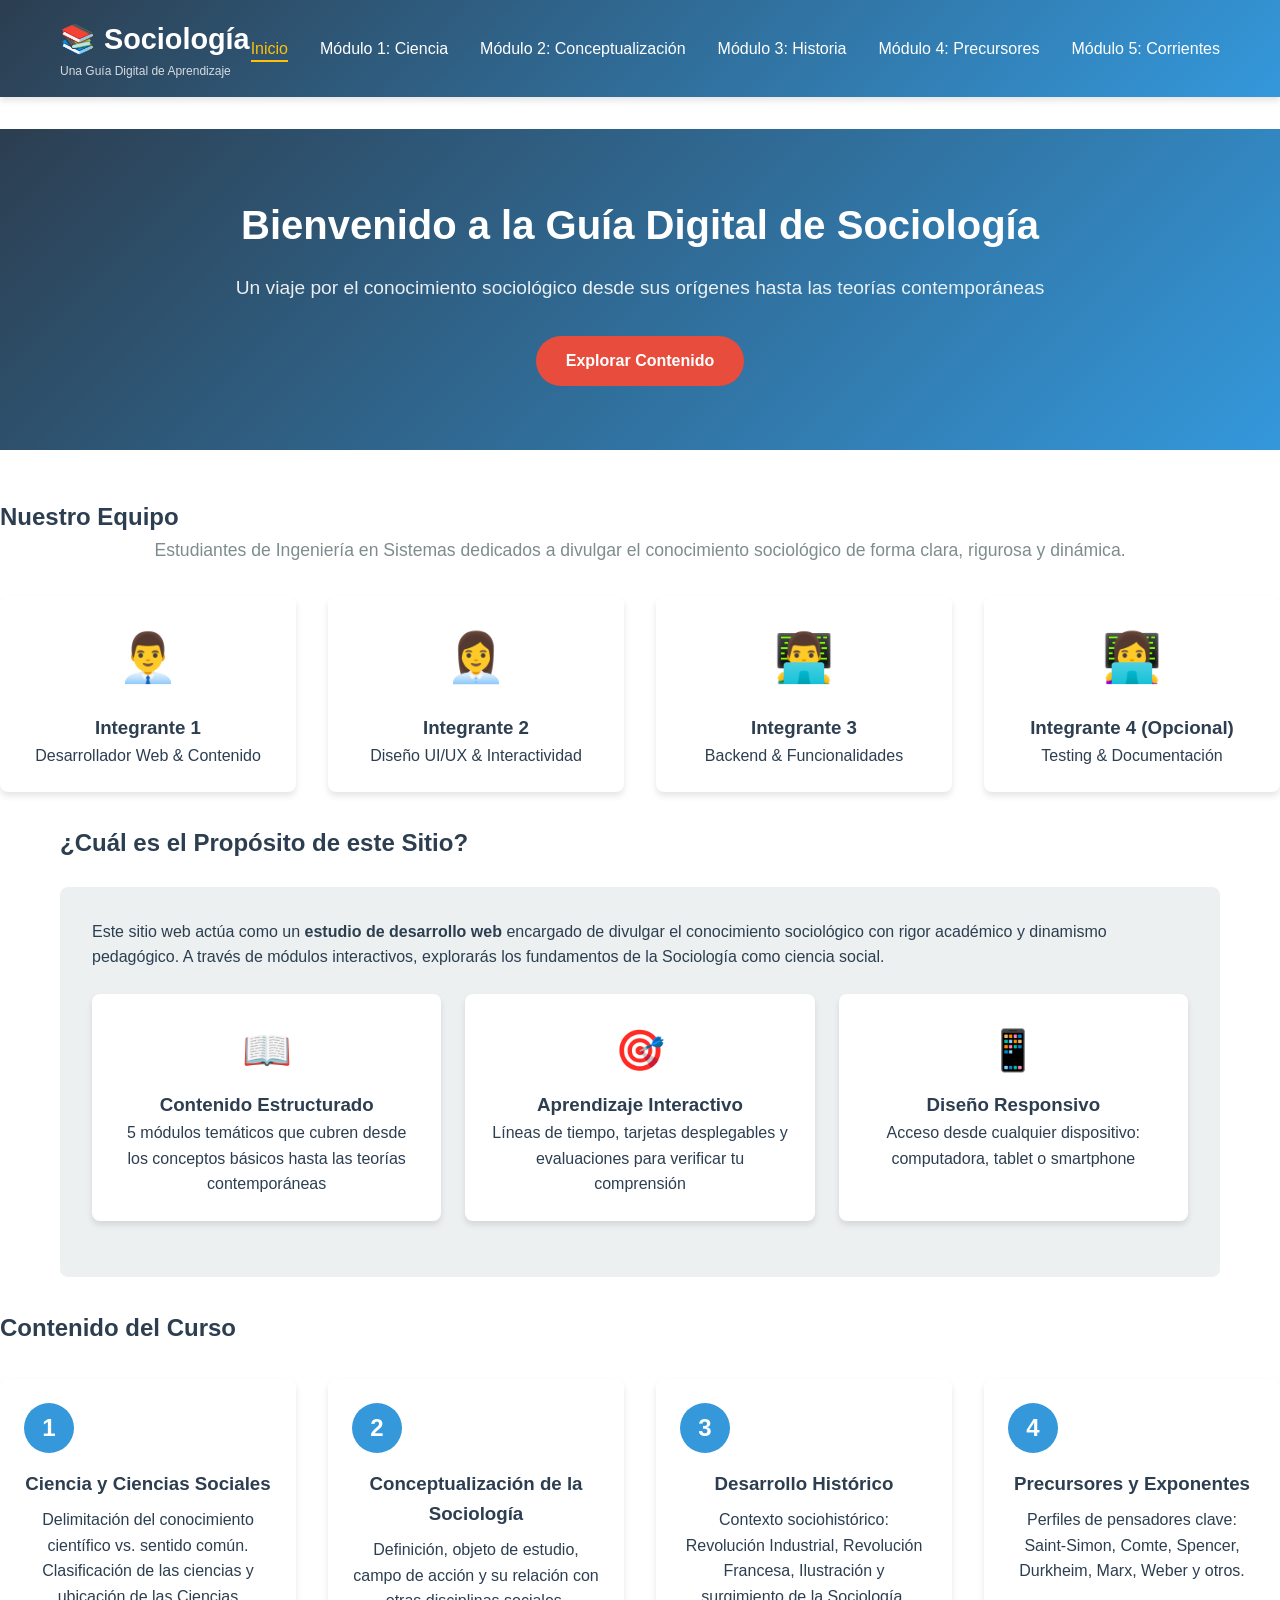
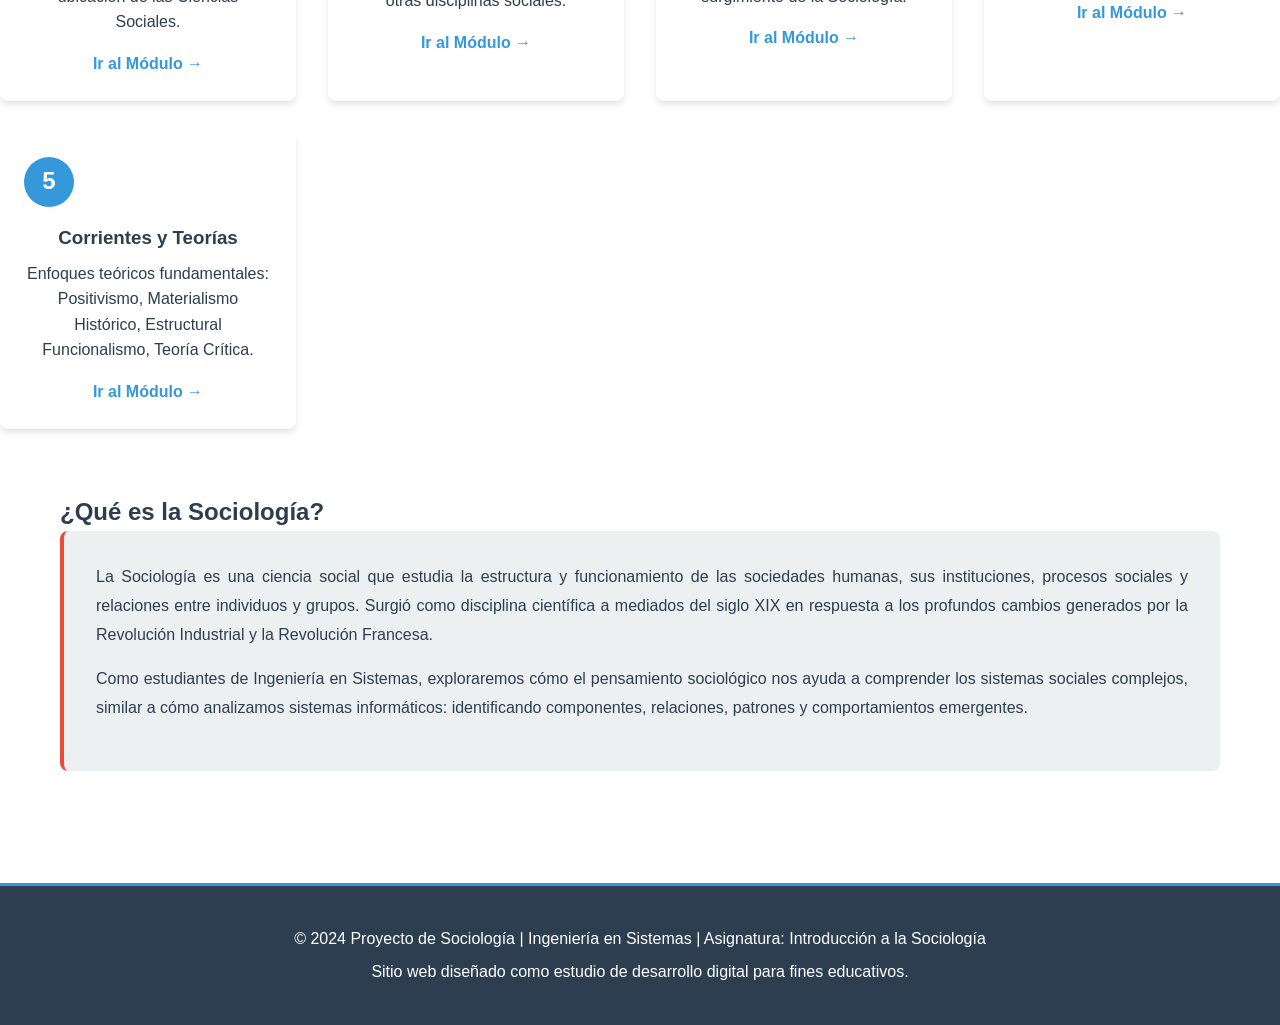
==== index.html @ 6dfcecbf "Primer commit" ====
<!DOCTYPE html>
<html lang="es">
<head>
    <meta charset="UTF-8">
    <meta name="viewport" content="width=device-width, initial-scale=1.0">
    <title>Introducción a la Sociología | Guía Digital</title>
    <link rel="stylesheet" href="styles.css">
</head>
<body>
    <!-- Header y Navegación -->
    <header class="header">
        <nav class="navbar">
            <div class="nav-container">
                <div class="logo">
                    <h1>📚 Sociología</h1>
                    <p class="tagline">Una Guía Digital de Aprendizaje</p>
                </div>
                <button class="menu-toggle" id="menuToggle">☰</button>
                <ul class="nav-menu" id="navMenu">
                    <li><a href="index.html" class="active">Inicio</a></li>
                    <li><a href="modulo1.html">Módulo 1: Ciencia</a></li>
                    <li><a href="modulo2.html">Módulo 2: Conceptualización</a></li>
                    <li><a href="modulo3.html">Módulo 3: Historia</a></li>
                    <li><a href="modulo4.html">Módulo 4: Precursores</a></li>
                    <li><a href="modulo5.html">Módulo 5: Corrientes</a></li>
                </ul>
            </div>
        </nav>
    </header>

    <!-- Main Content -->
    <main class="main-content">
        <!-- Hero Section -->
        <section class="hero">
            <div class="hero-content">
                <h2>Bienvenido a la Guía Digital de Sociología</h2>
                <p>Un viaje por el conocimiento sociológico desde sus orígenes hasta las teorías contemporáneas</p>
                <a href="#modulos" class="cta-button">Explorar Contenido</a>
            </div>
        </section>

        <!-- Presentación del Equipo -->
        <section class="team-section">
            <h2>Nuestro Equipo</h2>
            <p class="intro-text">Estudiantes de Ingeniería en Sistemas dedicados a divulgar el conocimiento sociológico de forma clara, rigurosa y dinámica.</p>
            <div class="team-grid">
                <div class="team-member">
                    <div class="member-avatar">👨‍💼</div>
                    <h3>Integrante 1</h3>
                    <p>Desarrollador Web & Contenido</p>
                </div>
                <div class="team-member">
                    <div class="member-avatar">👩‍💼</div>
                    <h3>Integrante 2</h3>
                    <p>Diseño UI/UX & Interactividad</p>
                </div>
                <div class="team-member">
                    <div class="member-avatar">👨‍💻</div>
                    <h3>Integrante 3</h3>
                    <p>Backend & Funcionalidades</p>
                </div>
                <div class="team-member">
                    <div class="member-avatar">👩‍💻</div>
                    <h3>Integrante 4 (Opcional)</h3>
                    <p>Testing & Documentación</p>
                </div>
            </div>
        </section>

        <!-- Propósito y Estructura -->
        <section class="purpose-section">
            <div class="container">
                <h2>¿Cuál es el Propósito de este Sitio?</h2>
                <div class="purpose-content">
                    <p>
                        Este sitio web actúa como un <strong>estudio de desarrollo web</strong> encargado de divulgar 
                        el conocimiento sociológico con rigor académico y dinamismo pedagógico. A través de módulos 
                        interactivos, explorarás los fundamentos de la Sociología como ciencia social.
                    </p>
                    <div class="features">
                        <div class="feature">
                            <span class="feature-icon">📖</span>
                            <h3>Contenido Estructurado</h3>
                            <p>5 módulos temáticos que cubren desde los conceptos básicos hasta las teorías contemporáneas</p>
                        </div>
                        <div class="feature">
                            <span class="feature-icon">🎯</span>
                            <h3>Aprendizaje Interactivo</h3>
                            <p>Líneas de tiempo, tarjetas desplegables y evaluaciones para verificar tu comprensión</p>
                        </div>
                        <div class="feature">
                            <span class="feature-icon">📱</span>
                            <h3>Diseño Responsivo</h3>
                            <p>Acceso desde cualquier dispositivo: computadora, tablet o smartphone</p>
                        </div>
                    </div>
                </div>
            </div>
        </section>

        <!-- Módulos Overview -->
        <section id="modulos" class="modules-overview">
            <h2>Contenido del Curso</h2>
            <div class="modules-grid">
                <div class="module-card">
                    <div class="module-number">1</div>
                    <h3>Ciencia y Ciencias Sociales</h3>
                    <p>Delimitación del conocimiento científico vs. sentido común. Clasificación de las ciencias y ubicación de las Ciencias Sociales.</p>
                    <a href="modulo1.html" class="module-link">Ir al Módulo →</a>
                </div>
                <div class="module-card">
                    <div class="module-number">2</div>
                    <h3>Conceptualización de la Sociología</h3>
                    <p>Definición, objeto de estudio, campo de acción y su relación con otras disciplinas sociales.</p>
                    <a href="modulo2.html" class="module-link">Ir al Módulo →</a>
                </div>
                <div class="module-card">
                    <div class="module-number">3</div>
                    <h3>Desarrollo Histórico</h3>
                    <p>Contexto sociohistórico: Revolución Industrial, Revolución Francesa, Ilustración y surgimiento de la Sociología.</p>
                    <a href="modulo3.html" class="module-link">Ir al Módulo →</a>
                </div>
                <div class="module-card">
                    <div class="module-number">4</div>
                    <h3>Precursores y Exponentes</h3>
                    <p>Perfiles de pensadores clave: Saint-Simon, Comte, Spencer, Durkheim, Marx, Weber y otros.</p>
                    <a href="modulo4.html" class="module-link">Ir al Módulo →</a>
                </div>
                <div class="module-card">
                    <div class="module-number">5</div>
                    <h3>Corrientes y Teorías</h3>
                    <p>Enfoques teóricos fundamentales: Positivismo, Materialismo Histórico, Estructural Funcionalismo, Teoría Crítica.</p>
                    <a href="modulo5.html" class="module-link">Ir al Módulo →</a>
                </div>
            </div>
        </section>

        <!-- Introducción General -->
        <section class="intro-section">
            <div class="container">
                <h2>¿Qué es la Sociología?</h2>
                <div class="intro-content">
                    <p>
                        La Sociología es una ciencia social que estudia la estructura y funcionamiento de las sociedades humanas, 
                        sus instituciones, procesos sociales y relaciones entre individuos y grupos. Surgió como disciplina científica 
                        a mediados del siglo XIX en respuesta a los profundos cambios generados por la Revolución Industrial y la 
                        Revolución Francesa.
                    </p>
                    <p>
                        Como estudiantes de Ingeniería en Sistemas, exploraremos cómo el pensamiento sociológico nos ayuda a 
                        comprender los sistemas sociales complejos, similar a cómo analizamos sistemas informáticos: identificando 
                        componentes, relaciones, patrones y comportamientos emergentes.
                    </p>
                </div>
            </div>
        </section>
    </main>

    <!-- Footer -->
    <footer class="footer">
        <div class="footer-content">
            <p>&copy; 2024 Proyecto de Sociología | Ingeniería en Sistemas | Asignatura: Introducción a la Sociología</p>
            <p>Sitio web diseñado como estudio de desarrollo digital para fines educativos.</p>
        </div>
    </footer>

    <script src="script.js"></script>
</body>
</html>
---- styles.css ----
/* ===========================
   RESET Y VARIABLES GLOBALES
   =========================== */
* {
    margin: 0;
    padding: 0;
    box-sizing: border-box;
}

:root {
    --primary-color: #2c3e50;
    --secondary-color: #3498db;
    --accent-color: #e74c3c;
    --success-color: #27ae60;
    --light-bg: #ecf0f1;
    --white: #ffffff;
    --text-dark: #2c3e50;
    --text-light: #7f8c8d;
    --border-color: #bdc3c7;
    --shadow: 0 4px 6px rgba(0, 0, 0, 0.1);
    --transition: all 0.3s ease;
}

html {
    scroll-behavior: smooth;
}

body {
    font-family: 'Segoe UI', Tahoma, Geneva, Verdana, sans-serif;
    line-height: 1.6;
    color: var(--text-dark);
    background-color: var(--white);
}

/* ===========================
   CONTENEDOR GENERAL
   =========================== */
.container {
    max-width: 1200px;
    margin: 0 auto;
    padding: 0 20px;
}

/* ===========================
   HEADER Y NAVEGACIÓN
   =========================== */
.header {
    background: linear-gradient(135deg, var(--primary-color) 0%, var(--secondary-color) 100%);
    color: var(--white);
    padding: 0;
    box-shadow: var(--shadow);
    position: sticky;
    top: 0;
    z-index: 1000;
}

.navbar {
    padding: 1rem 0;
}

.nav-container {
    max-width: 1200px;
    margin: 0 auto;
    padding: 0 20px;
    display: flex;
    justify-content: space-between;
    align-items: center;
}

.logo h1 {
    font-size: 1.8rem;
    font-weight: bold;
}

.logo .tagline {
    font-size: 0.75rem;
    opacity: 0.8;
    font-weight: normal;
}

.nav-menu {
    display: flex;
    list-style: none;
    gap: 2rem;
    flex-wrap: wrap;
}

.nav-menu a {
    color: var(--white);
    text-decoration: none;
    transition: var(--transition);
    font-weight: 500;
    position: relative;
}

.nav-menu a:hover,
.nav-menu a.active {
    color: #ffc107;
}

.nav-menu a.active::after {
    content: '';
    position: absolute;
    bottom: -5px;
    left: 0;
    right: 0;
    height: 2px;
    background: #ffc107;
}

.menu-toggle {
    display: none;
    background: none;
    border: none;
    color: var(--white);
    font-size: 1.5rem;
    cursor: pointer;
}

/* ===========================
   MAIN CONTENT
   =========================== */
.main-content {
    min-height: 80vh;
    padding: 2rem 0;
}

/* ===========================
   HERO SECTION
   =========================== */
.hero {
    background: linear-gradient(135deg, var(--primary-color) 0%, var(--secondary-color) 100%);
    color: var(--white);
    padding: 4rem 0;
    text-align: center;
    margin-bottom: 3rem;
}

.hero-content h2 {
    font-size: 2.5rem;
    margin-bottom: 1rem;
}

.hero-content p {
    font-size: 1.2rem;
    margin-bottom: 2rem;
    opacity: 0.9;
}

.cta-button {
    display: inline-block;
    background: var(--accent-color);
    color: var(--white);
    padding: 12px 30px;
    border-radius: 50px;
    text-decoration: none;
    font-weight: bold;
    transition: var(--transition);
    border: none;
    cursor: pointer;
}

.cta-button:hover {
    background: #c0392b;
    transform: translateY(-2px);
    box-shadow: var(--shadow);
}

/* ===========================
   SECCIONES DE CONTENIDO
   =========================== */
.module-header {
    background: linear-gradient(135deg, var(--primary-color) 0%, var(--secondary-color) 100%);
    color: var(--white);
    padding: 3rem 0;
    margin-bottom: 2rem;
    text-align: center;
}

.module-header h1 {
    font-size: 2.2rem;
    margin-bottom: 0.5rem;
}

.module-subtitle {
    font-size: 1.1rem;
    opacity: 0.9;
}

.module-content {
    padding: 2rem 0;
}

.content-section {
    margin-bottom: 3rem;
    padding: 2rem;
    background: var(--light-bg);
    border-radius: 8px;
    border-left: 4px solid var(--secondary-color);
}

.content-section h2 {
    color: var(--primary-color);
    margin-bottom: 1rem;
    font-size: 1.8rem;
}

.content-section h3 {
    color: var(--secondary-color);
    margin-top: 1.5rem;
    margin-bottom: 0.5rem;
}

.content-list {
    list-style-position: inside;
    margin-left: 1rem;
}

.content-list li {
    margin-bottom: 0.5rem;
    line-height: 1.8;
}

/* ===========================
   DEFINICIONES Y NOTAS
   =========================== */
.definition-box {
    background: var(--secondary-color);
    color: var(--white);
    padding: 1.5rem;
    border-radius: 8px;
    margin: 1.5rem 0;
    border-left: 4px solid var(--accent-color);
}

.note {
    background: #fff3cd;
    border-left: 4px solid #ffc107;
    padding: 1.5rem;
    border-radius: 8px;
    margin: 1.5rem 0;
    color: var(--text-dark);
}

/* ===========================
   TABLAS COMPARATIVAS
   =========================== */
.comparison-table {
    width: 100%;
    border-collapse: collapse;
    margin: 1.5rem 0;
    background: var(--white);
    border-radius: 8px;
    overflow: hidden;
    box-shadow: var(--shadow);
}

.comparison-row {
    display: grid;
    grid-template-columns: repeat(auto-fit, minmax(150px, 1fr));
    border-bottom: 1px solid var(--border-color);
}

.comparison-row.header {
    background: var(--secondary-color);
    color: var(--white);
    font-weight: bold;
}

.comparison-cell {
    padding: 1rem;
    border-right: 1px solid var(--border-color);
}

.comparison-cell:last-child {
    border-right: none;
}

.comparison-table.large {
    display: table;
    width: 100%;
}

.table-header, .table-row {
    display: grid;
    grid-template-columns: repeat(4, 1fr);
    gap: 1px;
    background: var(--border-color);
    margin-bottom: 1px;
}

.table-header {
    background: var(--secondary-color);
    color: var(--white);
    font-weight: bold;
}

.table-cell {
    background: var(--white);
    padding: 1rem;
}

.table-header .table-cell {
    background: var(--secondary-color);
    color: var(--white);
}

/* ===========================
   ACORDEONES
   =========================== */
.accordion {
    margin: 1.5rem 0;
}

.accordion-item {
    margin-bottom: 0.5rem;
    border: 1px solid var(--border-color);
    border-radius: 8px;
    overflow: hidden;
    background: var(--white);
}

.accordion-button {
    width: 100%;
    padding: 1rem;
    background: var(--secondary-color);
    color: var(--white);
    border: none;
    text-align: left;
    cursor: pointer;
    font-size: 1rem;
    font-weight: bold;
    display: flex;
    justify-content: space-between;
    align-items: center;
    transition: var(--transition);
}

.accordion-button:hover {
    background: #2980b9;
}

.toggle-icon {
    transition: var(--transition);
}

.accordion-button.active .toggle-icon {
    transform: rotate(180deg);
}

.accordion-content {
    max-height: 0;
    overflow: hidden;
    transition: max-height 0.3s ease;
}

.accordion-content.show {
    max-height: 1000px;
}

.accordion-body {
    padding: 1.5rem;
    background: var(--light-bg);
}

/* ===========================
   LÍNEA DE TIEMPO
   =========================== */
.timeline {
    position: relative;
    padding: 2rem 0;
}

.timeline::before {
    content: '';
    position: absolute;
    left: 50%;
    transform: translateX(-50%);
    width: 3px;
    height: 100%;
    background: var(--secondary-color);
}

.timeline-item {
    margin-bottom: 2rem;
    position: relative;
}

.timeline-item:nth-child(odd) {
    margin-left: 0;
    margin-right: 50%;
    text-align: right;
}

.timeline-item:nth-child(even) {
    margin-left: 50%;
    margin-right: 0;
    text-align: left;
}

.timeline-marker {
    position: absolute;
    left: 50%;
    transform: translateX(-50%);
    width: 40px;
    height: 40px;
    background: var(--accent-color);
    border: 3px solid var(--white);
    border-radius: 50%;
    display: flex;
    align-items: center;
    justify-content: center;
    color: var(--white);
    font-weight: bold;
    font-size: 1.2rem;
    z-index: 1;
    top: 20px;
}

.timeline-content {
    background: var(--light-bg);
    padding: 1.5rem;
    border-radius: 8px;
    border: 2px solid var(--secondary-color);
}

.timeline-content h3 {
    color: var(--primary-color);
    margin-bottom: 0.5rem;
}

.timeline-details {
    margin-top: 1rem;
    padding-top: 1rem;
    border-top: 1px solid var(--border-color);
}

/* ===========================
   TARJETAS (CARDS)
   =========================== */
.team-grid, .modules-grid, .fields-grid, .conditions-grid {
    display: grid;
    grid-template-columns: repeat(auto-fit, minmax(250px, 1fr));
    gap: 2rem;
    margin: 2rem 0;
}

.team-member, .module-card, .field-card, .condition-card {
    background: var(--white);
    padding: 1.5rem;
    border-radius: 8px;
    box-shadow: var(--shadow);
    transition: var(--transition);
    text-align: center;
}

.team-member:hover, .module-card:hover, .field-card:hover, .condition-card:hover {
    transform: translateY(-5px);
    box-shadow: 0 8px 12px rgba(0, 0, 0, 0.15);
}

.member-avatar {
    font-size: 3rem;
    margin-bottom: 1rem;
}

.module-number {
    display: inline-block;
    width: 50px;
    height: 50px;
    background: var(--secondary-color);
    color: var(--white);
    border-radius: 50%;
    display: flex;
    align-items: center;
    justify-content: center;
    font-size: 1.5rem;
    font-weight: bold;
    margin-bottom: 1rem;
}

.module-card h3, .field-card h3 {
    color: var(--primary-color);
    margin-bottom: 0.5rem;
}

.module-link {
    display: inline-block;
    color: var(--secondary-color);
    text-decoration: none;
    font-weight: bold;
    margin-top: 1rem;
    transition: var(--transition);
}

.module-link:hover {
    color: var(--accent-color);
}

/* ===========================
   TARJETAS DE PENSADORES
   =========================== */
.thinkers-accordion, .theories-accordion {
    margin: 2rem 0;
}

.thinker-card, .theory-card {
    background: var(--white);
    border: 1px solid var(--border-color);
    border-radius: 8px;
    margin-bottom: 1rem;
    overflow: hidden;
}

.thinker-header, .theory-header {
    width: 100%;
    padding: 1.5rem;
    background: linear-gradient(135deg, var(--secondary-color) 0%, #2980b9 100%);
    color: var(--white);
    border: none;
    text-align: left;
    cursor: pointer;
    font-size: 1rem;
    font-weight: bold;
    display: flex;
    justify-content: space-between;
    align-items: center;
    transition: var(--transition);
}

.thinker-header:hover, .theory-header:hover {
    background: linear-gradient(135deg, #2980b9 0%, var(--secondary-color) 100%);
}

.thinker-header h3, .theory-header h3 {
    margin: 0;
    font-size: 1.1rem;
}

.toggle-arrow {
    transition: var(--transition);
}

.thinker-header.active .toggle-arrow,
.theory-header.active .toggle-arrow {
    transform: rotate(180deg);
}

.thinker-content, .theory-content {
    max-height: 0;
    overflow: hidden;
    transition: max-height 0.3s ease;
}

.thinker-content.show, .theory-content.show {
    max-height: 2000px;
}

.thinker-body, .theory-body {
    padding: 1.5rem;
    background: var(--light-bg);
    line-height: 1.8;
}

.thinker-body p, .theory-body p {
    margin-bottom: 0.5rem;
}

.thinker-body ul, .theory-body ul {
    margin-left: 1.5rem;
    margin-top: 0.5rem;
}

.thinker-body li, .theory-body li {
    margin-bottom: 0.3rem;
}

/* ===========================
   CARACTERÍSTICAS
   =========================== */
.characteristics {
    display: grid;
    grid-template-columns: repeat(auto-fit, minmax(200px, 1fr));
    gap: 1.5rem;
    margin: 2rem 0;
}

.char-item {
    background: var(--white);
    padding: 1.5rem;
    border-radius: 8px;
    border-left: 4px solid var(--accent-color);
    box-shadow: var(--shadow);
}

.char-item h3 {
    color: var(--accent-color);
    margin-bottom: 0.5rem;
}

/* ===========================
   SECCIÓN DE PROPÓSITO
   =========================== */
.purpose-section {
    margin: 2rem 0;
}

.purpose-content {
    background: var(--light-bg);
    padding: 2rem;
    border-radius: 8px;
    margin: 1.5rem 0;
}

.features {
    display: grid;
    grid-template-columns: repeat(auto-fit, minmax(280px, 1fr));
    gap: 1.5rem;
    margin: 1.5rem 0;
}

.feature {
    background: var(--white);
    padding: 1.5rem;
    border-radius: 8px;
    text-align: center;
    box-shadow: var(--shadow);
}

.feature-icon {
    font-size: 2.5rem;
    display: block;
    margin-bottom: 0.5rem;
}

/* ===========================
   QUIZ INTERACTIVO
   =========================== */
.interactive-section {
    background: var(--light-bg);
    padding: 2rem 0;
    margin: 2rem 0;
}

.quiz {
    background: var(--white);
    padding: 2rem;
    border-radius: 8px;
    box-shadow: var(--shadow);
}

.quiz-question {
    margin-bottom: 2rem;
    padding-bottom: 1.5rem;
    border-bottom: 1px solid var(--border-color);
}

.quiz-question:last-of-type {
    border-bottom: none;
}

.quiz-question p {
    font-weight: bold;
    margin-bottom: 1rem;
    color: var(--primary-color);
}

.quiz-question label {
    display: block;
    margin-bottom: 0.5rem;
    cursor: pointer;
    transition: var(--transition);
}

.quiz-question label:hover {
    color: var(--secondary-color);
}

.quiz-question input {
    margin-right: 0.5rem;
    cursor: pointer;
}

.quiz-button {
    background: var(--success-color);
    color: var(--white);
    padding: 12px 30px;
    border: none;
    border-radius: 8px;
    font-size: 1rem;
    font-weight: bold;
    cursor: pointer;
    transition: var(--transition);
    margin-top: 1rem;
}

.quiz-button:hover {
    background: #229954;
    transform: translateY(-2px);
}

#quizResult {
    margin-top: 1.5rem;
    padding: 1rem;
    border-radius: 8px;
    display: none;
}

#quizResult.show {
    display: block;
}

#quizResult.success {
    background: #d4edda;
    color: #155724;
    border: 1px solid #c3e6cb;
}

#quizResult.error {
    background: #f8d7da;
    color: #721c24;
    border: 1px solid #f5c6cb;
}

/* ===========================
   NAVEGACIÓN ENTRE MÓDULOS
   =========================== */
.module-navigation {
    padding: 2rem 0;
    border-top: 2px solid var(--light-bg);
    margin-top: 2rem;
}

.nav-buttons {
    display: flex;
    justify-content: space-between;
    gap: 1rem;
    flex-wrap: wrap;
}

.nav-button {
    flex: 1;
    min-width: 150px;
    padding: 1rem;
    background: var(--secondary-color);
    color: var(--white);
    text-decoration: none;
    border-radius: 8px;
    text-align: center;
    font-weight: bold;
    transition: var(--transition);
    display: inline-block;
}

.nav-button:hover {
    background: #2980b9;
    transform: translateX(5px);
}

.nav-button.prev:hover {
    transform: translateX(-5px);
}

/* ===========================
   CONCLUSIÓN
   =========================== */
.conclusion-section {
    background: linear-gradient(135deg, var(--primary-color) 0%, var(--secondary-color) 100%);
    color: var(--white);
    padding: 3rem 0;
    margin: 2rem 0;
    border-radius: 8px;
}

.conclusion-section h2 {
    color: var(--white);
    margin-bottom: 1.5rem;
}

.conclusion-section p {
    margin-bottom: 1rem;
    font-size: 1.05rem;
    line-height: 1.8;
}

.conclusion-section .note {
    background: rgba(255, 255, 255, 0.2);
    border-color: var(--white);
    color: var(--white);
}

/* ===========================
   FOOTER
   =========================== */
.footer {
    background: var(--primary-color);
    color: var(--white);
    text-align: center;
    padding: 2rem 0;
    margin-top: 3rem;
    border-top: 3px solid var(--secondary-color);
}

.footer-content p {
    margin: 0.5rem 0;
}

/* ===========================
   SECCIÓN INTRO
   =========================== */
.intro-section {
    padding: 2rem 0;
}

.intro-text {
    font-size: 1.1rem;
    text-align: center;
    margin-bottom: 1.5rem;
    color: var(--text-light);
}

.intro-content {
    background: var(--light-bg);
    padding: 2rem;
    border-radius: 8px;
    line-height: 1.8;
    border-left: 4px solid var(--accent-color);
}

.intro-content p {
    margin-bottom: 1rem;
    text-align: justify;
}

/* ===========================
   HITOS HISTÓRICOS
   =========================== */
.milestones {
    background: var(--white);
    border-radius: 8px;
    box-shadow: var(--shadow);
}

.milestone {
    padding: 1.5rem;
    border-bottom: 1px solid var(--border-color);
    position: relative;
    padding-left: 3rem;
}

.milestone:last-child {
    border-bottom: none;
}

.milestone::before {
    content: '📌';
    position: absolute;
    left: 1rem;
    color: var(--accent-color);
    font-size: 1.5rem;
}

/* ===========================
   RESPONSIVE DESIGN
   =========================== */
@media (max-width: 768px) {
    .menu-toggle {
        display: block;
    }

    .nav-menu {
        display: none;
        flex-direction: column;
        gap: 1rem;
        position: absolute;
        top: 60px;
        left: 0;
        right: 0;
        background: var(--primary-color);
        padding: 1rem;
        border-radius: 0 0 8px 8px;
    }

    .nav-menu.active {
        display: flex;
    }

    .hero-content h2 {
        font-size: 1.8rem;
    }

    .module-header h1 {
        font-size: 1.6rem;
    }

    .timeline::before {
        left: 20px;
    }

    .timeline-item:nth-child(odd),
    .timeline-item:nth-child(even) {
        margin-left: 0;
        margin-right: 0;
        text-align: left;
        padding-left: 60px;
    }

    .timeline-marker {
        left: 0;
        width: 35px;
        height: 35px;
        font-size: 1rem;
    }

    .timeline-content {
        border-left: 2px solid var(--secondary-color);
        border-top: none;
    }

    .team-grid, .modules-grid, .fields-grid, .conditions-grid {
        grid-template-columns: 1fr;
    }

    .table-header, .table-row {
        grid-template-columns: repeat(2, 1fr);
    }

    .table-cell {
        padding: 0.75rem;
        font-size: 0.9rem;
    }

    .table-header .table-cell,
    .comparison-row.header .comparison-cell {
        font-size: 0.8rem;
    }

    .nav-buttons {
        flex-direction: column;
    }

    .nav-button {
        min-width: auto;
    }

    .logo h1 {
        font-size: 1.3rem;
    }

    .logo .tagline {
        display: none;
    }

    .nav-menu {
        gap: 0.5rem;
    }

    .nav-menu a {
        font-size: 0.9rem;
    }

    .content-section {
        padding: 1.5rem;
    }

    .content-section h2 {
        font-size: 1.4rem;
    }
}

@media (max-width: 480px) {
    .hero-content h2 {
        font-size: 1.5rem;
    }

    .hero-content p {
        font-size: 1rem;
    }

    .module-header h1 {
        font-size: 1.3rem;
    }

    .content-section {
        padding: 1rem;
    }

    .content-section h2 {
        font-size: 1.2rem;
    }

    .thinker-header h3, .theory-header h3 {
        font-size: 0.95rem;
    }

    .thinker-header, .theory-header {
        padding: 1rem;
    }

    .quiz {
        padding: 1rem;
    }

    .table-header, .table-row {
        grid-template-columns: 1fr;
    }
}

/* ===========================
   ANIMACIONES
   =========================== */
@keyframes fadeIn {
    from {
        opacity: 0;
        transform: translateY(10px);
    }
    to {
        opacity: 1;
        transform: translateY(0);
    }
}

.content-section,
.team-member,
.module-card,
.thinker-card,
.theory-card {
    animation: fadeIn 0.5s ease;
}

/* ===========================
   IMPRESIÓN
   =========================== */
@media print {
    .header,
    .footer,
    .module-navigation,
    .interactive-section,
    .menu-toggle {
        display: none;
    }

    .main-content {
        padding: 0;
    }

    .content-section,
    .module-card {
        page-break-inside: avoid;
        box-shadow: none;
        border: 1px solid var(--border-color);
    }
}
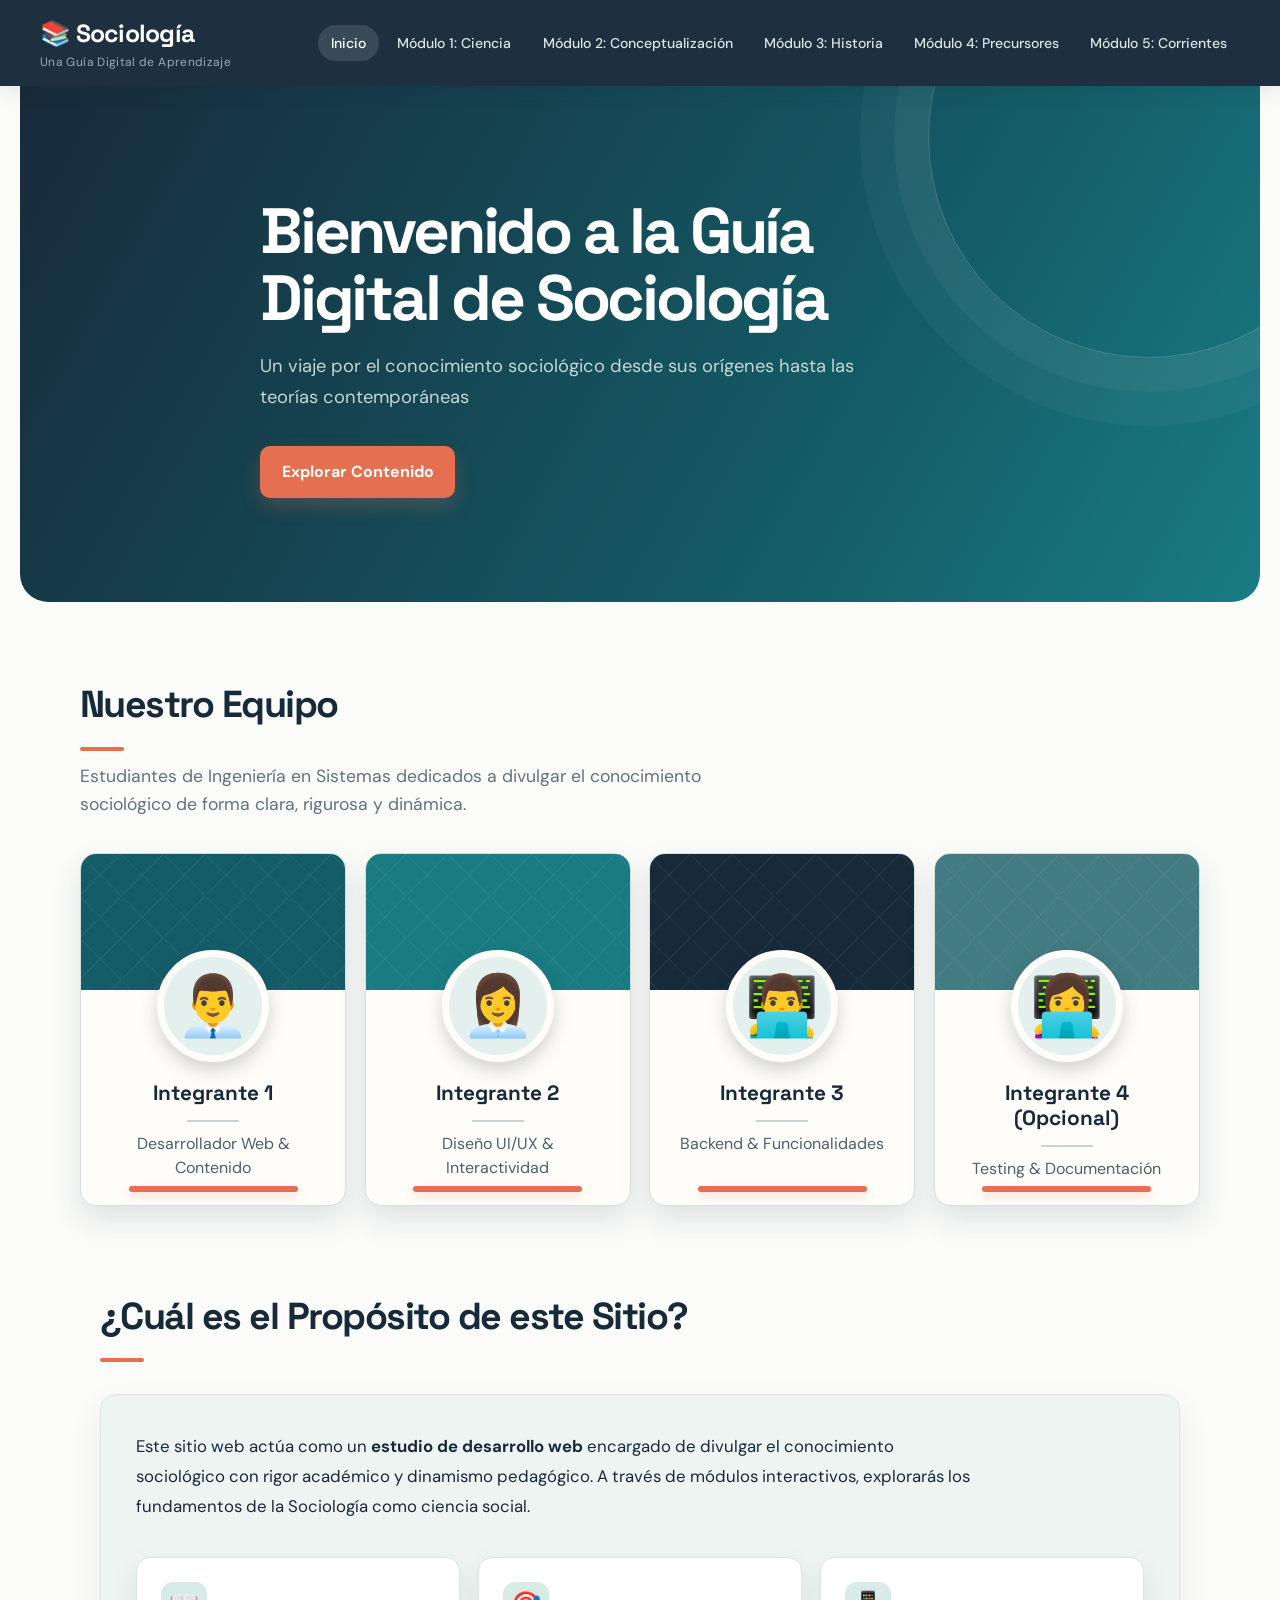
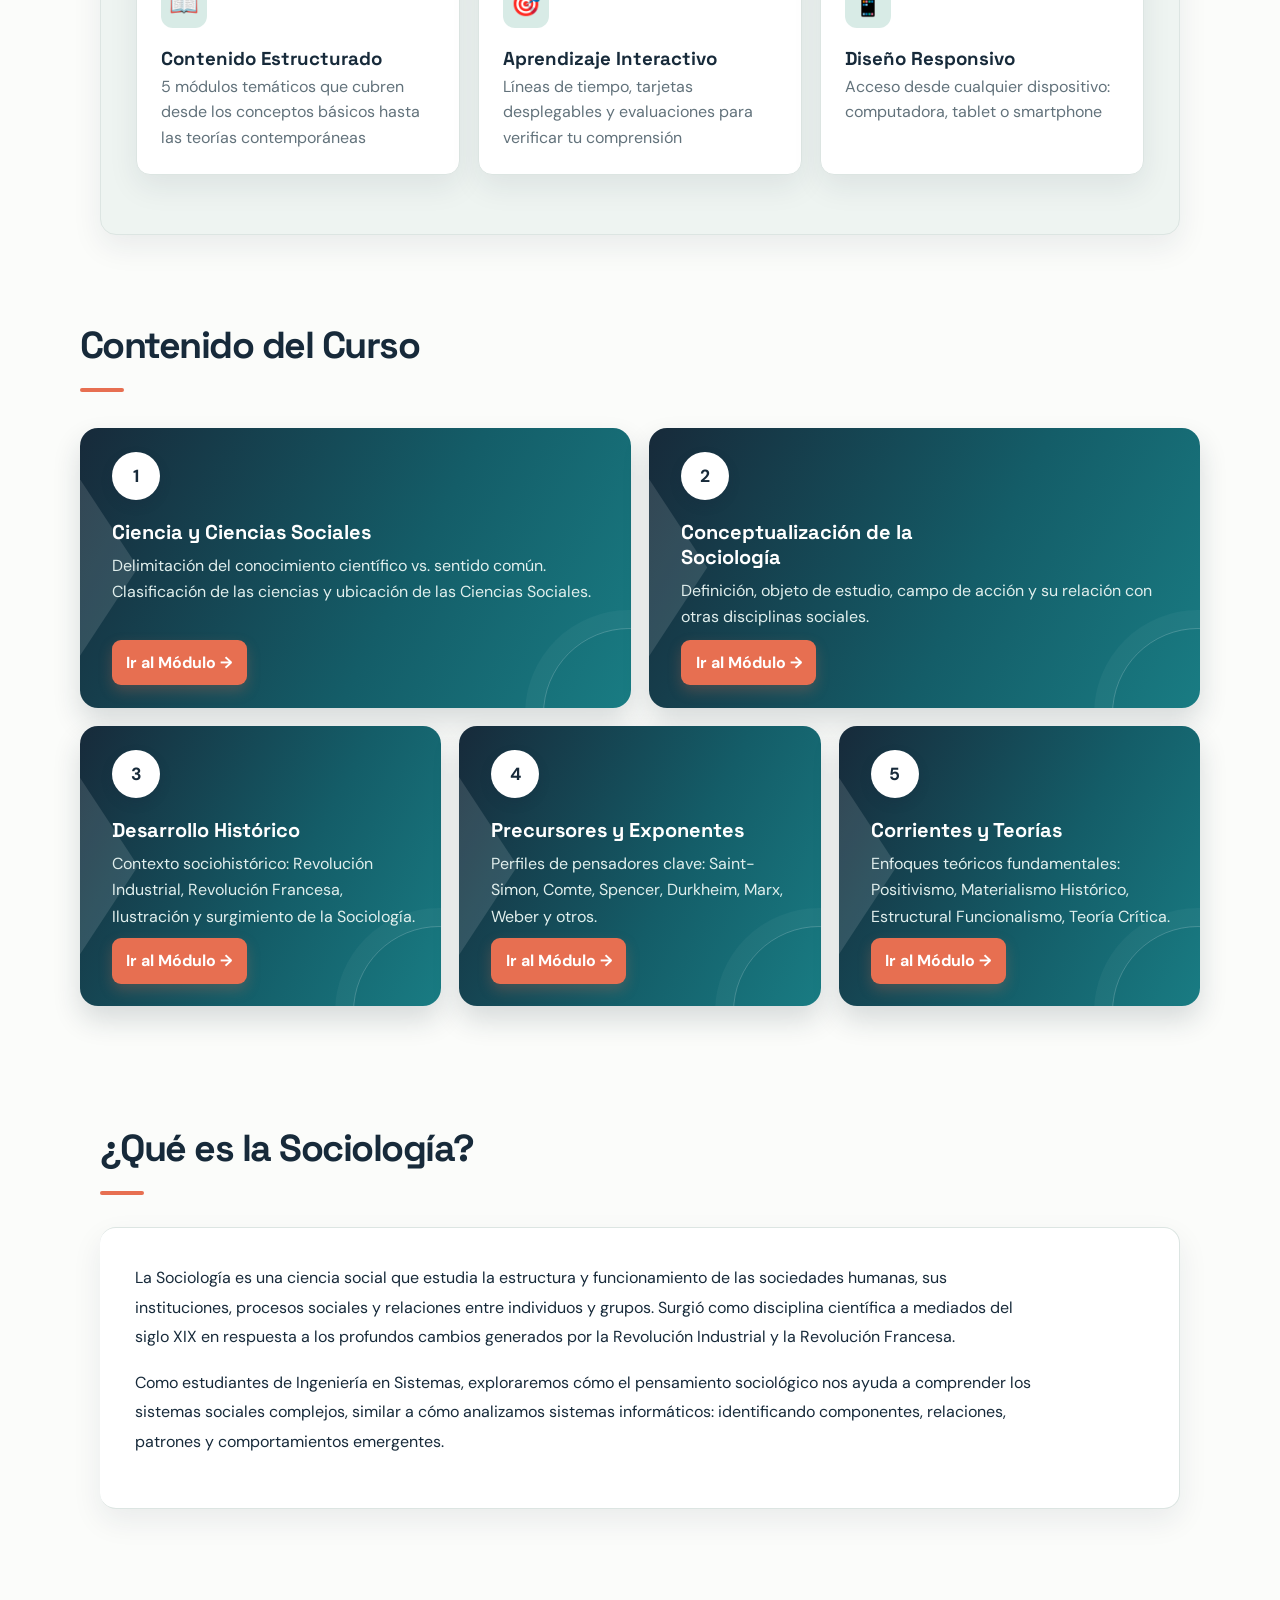
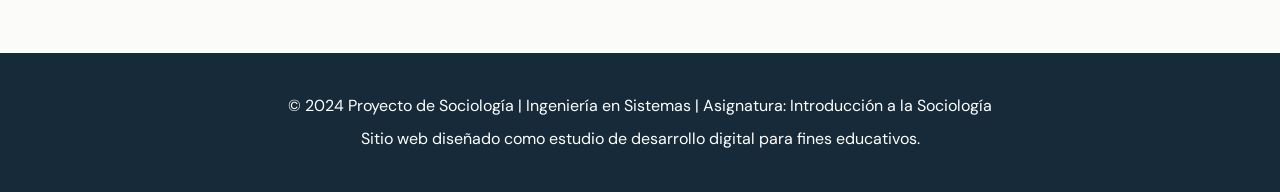
==== commit ea3ff089: "Actualizando el código de la página" ====
--- a/index.html
+++ b/index.html
@@ -4,7 +4,7 @@
     <meta charset="UTF-8">
     <meta name="viewport" content="width=device-width, initial-scale=1.0">
     <title>Introducción a la Sociología | Guía Digital</title>
-    <link rel="stylesheet" href="styles.css">
+    <link rel="stylesheet" href="styles.css?v=4">
 </head>
 <body>
     <!-- Header y Navegación -->
--- a/styles.css
+++ b/styles.css
@@ -1,3 +1,5 @@
+@import url('https://fonts.googleapis.com/css2?family=DM+Sans:wght@400;500;600;700&family=Space+Grotesk:wght@500;600;700&display=swap');
+
 /* ===========================
    RESET Y VARIABLES GLOBALES
    =========================== */
@@ -1051,3 +1053,658 @@
         border: 1px solid var(--border-color);
     }
 }
+
+/* ===========================
+   SISTEMA VISUAL RENOVADO - INICIO
+   =========================== */
+:root {
+    --primary-color: #172a3a;
+    --secondary-color: #197c83;
+    --accent-color: #e76f51;
+    --success-color: #2a9d8f;
+    --light-bg: #f2f5f3;
+    --white: #ffffff;
+    --text-dark: #172a3a;
+    --text-light: #62727b;
+    --border-color: #dce5e2;
+    --shadow: 0 12px 30px rgba(23, 42, 58, 0.08);
+    --shadow-hover: 0 20px 42px rgba(23, 42, 58, 0.14);
+    --transition: 180ms ease;
+}
+
+body {
+    font-family: 'DM Sans', sans-serif;
+    background: #fbfcfa;
+    color: var(--text-dark);
+}
+
+h1, h2, h3 {
+    font-family: 'Space Grotesk', sans-serif;
+    letter-spacing: 0;
+}
+
+.header {
+    background: rgba(23, 42, 58, 0.97);
+    box-shadow: 0 4px 20px rgba(23, 42, 58, 0.12);
+}
+
+.navbar {
+    padding: 0.85rem 0;
+}
+
+.nav-container {
+    max-width: 1240px;
+}
+
+.logo h1 {
+    font-size: 1.55rem;
+    letter-spacing: -0.03em;
+}
+
+.logo .tagline {
+    color: #b7cbc8;
+    letter-spacing: 0.03em;
+}
+
+.nav-menu {
+    gap: 0.35rem;
+    align-items: center;
+}
+
+.nav-menu a {
+    color: #d9e6e4;
+    border-radius: 999px;
+    padding: 0.55rem 0.8rem;
+    font-size: 0.88rem;
+    transition: background-color var(--transition), color var(--transition);
+}
+
+.nav-menu a:hover,
+.nav-menu a.active {
+    color: #ffffff;
+    background: rgba(255, 255, 255, 0.12);
+}
+
+.nav-menu a.active::after {
+    display: none;
+}
+
+.main-content {
+    padding: 0 0 2rem;
+}
+
+.hero {
+    position: relative;
+    isolation: isolate;
+    overflow: hidden;
+    max-width: 1240px;
+    min-height: 390px;
+    margin: 0 auto 4.5rem;
+    padding: 7rem 2rem 6.5rem;
+    border-radius: 0 0 28px 28px;
+    background: linear-gradient(120deg, #172a3a 0%, #145d68 68%, #197c83 100%);
+    text-align: left;
+}
+
+.hero::after {
+    content: '';
+    position: absolute;
+    z-index: -1;
+    width: 440px;
+    height: 440px;
+    right: -110px;
+    top: -170px;
+    border: 1px solid rgba(255, 255, 255, 0.2);
+    border-radius: 50%;
+    box-shadow: 0 0 0 34px rgba(255, 255, 255, 0.04), 0 0 0 68px rgba(255, 255, 255, 0.035);
+}
+
+.hero-content {
+    max-width: 760px;
+    margin: 0 auto;
+}
+
+.hero-content h2 {
+    max-width: 700px;
+    font-size: clamp(2.2rem, 5vw, 4.1rem);
+    line-height: 1.04;
+    letter-spacing: -0.05em;
+    margin-bottom: 1.25rem;
+}
+
+.hero-content p {
+    max-width: 610px;
+    color: #d6e6e3;
+    font-size: 1.15rem;
+    line-height: 1.7;
+}
+
+.cta-button {
+    padding: 0.85rem 1.35rem;
+    border-radius: 10px;
+    background: var(--accent-color);
+    box-shadow: 0 8px 18px rgba(231, 111, 81, 0.25);
+    transition: transform var(--transition), background-color var(--transition), box-shadow var(--transition);
+}
+
+.cta-button:hover {
+    background: #d95d42;
+    box-shadow: 0 12px 24px rgba(231, 111, 81, 0.3);
+}
+
+.team-section,
+.purpose-section,
+.modules-overview,
+.intro-section {
+    max-width: 1160px;
+    margin-left: auto;
+    margin-right: auto;
+    padding-left: 20px;
+    padding-right: 20px;
+}
+
+.team-section,
+.purpose-section,
+.modules-overview {
+    margin-bottom: 5rem;
+}
+
+.team-section > h2,
+.purpose-section h2,
+.modules-overview > h2,
+.intro-section h2 {
+    margin-bottom: 0.65rem;
+    color: var(--primary-color);
+    font-size: clamp(1.65rem, 3vw, 2.35rem);
+    letter-spacing: -0.04em;
+}
+
+.team-section > h2::after,
+.purpose-section h2::after,
+.modules-overview > h2::after,
+.intro-section h2::after {
+    content: '';
+    display: block;
+    width: 44px;
+    height: 4px;
+    margin-top: 0.8rem;
+    border-radius: 4px;
+    background: var(--accent-color);
+}
+
+.intro-text {
+    max-width: 680px;
+    margin-bottom: 2rem;
+    text-align: left;
+    color: var(--text-light);
+}
+
+.team-grid,
+.modules-grid,
+.features {
+    gap: 1.15rem;
+    margin-top: 2.2rem;
+}
+
+.team-grid {
+    grid-template-columns: repeat(4, minmax(0, 1fr));
+}
+
+.team-member,
+.module-card,
+.feature {
+    position: relative;
+    border: 1px solid var(--border-color);
+    border-radius: 14px;
+    box-shadow: var(--shadow);
+    transition: transform var(--transition), box-shadow var(--transition), border-color var(--transition);
+}
+
+.team-member {
+    min-height: 190px;
+    padding: 1.75rem 1.1rem;
+}
+
+.team-member:hover,
+.module-card:hover,
+.feature:hover {
+    transform: translateY(-6px);
+    border-color: #a9d0ca;
+    box-shadow: var(--shadow-hover);
+}
+
+.member-avatar {
+    display: grid;
+    place-items: center;
+    width: 64px;
+    height: 64px;
+    margin: 0 auto 1rem;
+    border-radius: 18px;
+    background: #e4f0ed;
+    font-size: 2rem;
+}
+
+.team-member h3,
+.feature h3,
+.module-card h3 {
+    color: var(--primary-color);
+}
+
+.team-member p,
+.feature p,
+.module-card p {
+    color: var(--text-light);
+}
+
+.purpose-content,
+.intro-content {
+    margin-top: 2rem;
+    padding: 2.2rem;
+    border: 1px solid var(--border-color);
+    border-radius: 16px;
+    background: #eef4f1;
+    box-shadow: var(--shadow);
+}
+
+.purpose-content > p {
+    max-width: 850px;
+    font-size: 1.05rem;
+    line-height: 1.8;
+}
+
+.features {
+    grid-template-columns: repeat(3, minmax(0, 1fr));
+}
+
+.feature {
+    padding: 1.5rem;
+    text-align: left;
+}
+
+.feature-icon {
+    display: grid;
+    place-items: center;
+    width: 46px;
+    height: 46px;
+    margin-bottom: 1rem;
+    border-radius: 12px;
+    background: #d8ebe6;
+    font-size: 1.5rem;
+}
+
+.module-card {
+    display: flex;
+    min-height: 300px;
+    padding: 1.5rem;
+    flex-direction: column;
+    align-items: flex-start;
+    text-align: left;
+}
+
+.modules-grid {
+    grid-template-columns: repeat(6, minmax(0, 1fr));
+}
+
+.module-card:nth-child(-n + 2) {
+    grid-column: span 3;
+}
+
+.module-card:nth-child(n + 3) {
+    grid-column: span 2;
+}
+
+.module-number {
+    width: 42px;
+    height: 42px;
+    margin-bottom: 1.3rem;
+    border-radius: 12px;
+    background: var(--primary-color);
+    font-size: 1.1rem;
+}
+
+.module-card h3 {
+    font-size: 1.2rem;
+    line-height: 1.25;
+}
+
+.module-link {
+    margin-top: auto;
+    padding-top: 1.2rem;
+    color: var(--secondary-color);
+}
+
+.module-link:hover {
+    color: var(--accent-color);
+}
+
+.intro-content {
+    background: #fff;
+    border-left: 0;
+}
+
+.intro-content p {
+    max-width: 900px;
+    margin-bottom: 1rem;
+    text-align: left;
+    line-height: 1.85;
+}
+
+.footer {
+    margin-top: 5rem;
+    border-top: 0;
+    background: var(--primary-color);
+}
+
+@media (max-width: 900px) {
+    .team-grid {
+        grid-template-columns: repeat(2, minmax(0, 1fr));
+    }
+
+    .modules-grid {
+        grid-template-columns: repeat(2, minmax(0, 1fr));
+    }
+
+    .module-card:nth-child(n) {
+        grid-column: span 1;
+    }
+}
+
+@media (max-width: 768px) {
+    .nav-menu {
+        top: 68px;
+        padding: 0.85rem;
+        border: 1px solid rgba(255, 255, 255, 0.12);
+        background: var(--primary-color);
+        box-shadow: 0 14px 24px rgba(23, 42, 58, 0.2);
+    }
+
+    .nav-menu a {
+        border-radius: 8px;
+    }
+
+    .hero {
+        min-height: 350px;
+        margin-bottom: 3.5rem;
+        padding: 5rem 1.5rem 4.5rem;
+        border-radius: 0 0 20px 20px;
+    }
+
+    .hero-content h2 {
+        font-size: 2.35rem;
+    }
+
+    .team-section,
+    .purpose-section,
+    .modules-overview,
+    .intro-section {
+        padding-left: 16px;
+        padding-right: 16px;
+    }
+
+    .team-section,
+    .purpose-section,
+    .modules-overview {
+        margin-bottom: 3.5rem;
+    }
+
+    .purpose-content,
+    .intro-content {
+        padding: 1.35rem;
+    }
+
+    .features {
+        grid-template-columns: 1fr;
+    }
+}
+
+@media (max-width: 480px) {
+    .team-grid,
+    .modules-grid {
+        grid-template-columns: 1fr;
+    }
+
+    .hero-content h2 {
+        font-size: 2rem;
+    }
+
+    .hero-content p {
+        font-size: 1rem;
+    }
+
+    .team-member {
+        min-height: auto;
+    }
+}
+
+/* Modulos con lenguaje visual de botones */
+body {
+    cursor: url("data:image/svg+xml,%3Csvg xmlns='http://www.w3.org/2000/svg' width='24' height='24' viewBox='0 0 24 24'%3E%3Cpath d='M5 3l13 8-6 2 3 6-2 1-3-6-5 4z' fill='%23ffffff' stroke='%23172a3a' stroke-width='1.5' stroke-linejoin='round'/%3E%3C/svg%3E") 5 3, auto;
+}
+
+a,
+button,
+.module-card,
+.team-member,
+.feature {
+    cursor: pointer;
+}
+
+.modules-grid .module-card {
+    isolation: isolate;
+    overflow: hidden;
+    min-height: 280px;
+    border: 0;
+    border-radius: 18px;
+    padding: 1.5rem 1.45rem 1.4rem 2rem;
+    background: linear-gradient(118deg, var(--primary-color) 0%, #145d68 58%, var(--secondary-color) 100%);
+    color: #ffffff;
+    box-shadow: 0 14px 28px rgba(23, 42, 58, 0.16);
+    text-align: left;
+    transition: transform 220ms ease, box-shadow 220ms ease, filter 220ms ease;
+}
+
+.modules-grid .module-card::before {
+    content: '';
+    position: absolute;
+    z-index: -1;
+    left: -34px;
+    top: 0;
+    width: 92px;
+    height: 100%;
+    background: rgba(255, 255, 255, 0.12);
+    clip-path: polygon(0 0, 100% 50%, 0 100%);
+    transition: transform 220ms ease, background-color 220ms ease;
+}
+
+.modules-grid .module-card::after {
+    content: '';
+    position: absolute;
+    z-index: -1;
+    width: 170px;
+    height: 170px;
+    right: -84px;
+    bottom: -92px;
+    border: 1px solid rgba(255, 255, 255, 0.2);
+    border-radius: 50%;
+    box-shadow: 0 0 0 18px rgba(255, 255, 255, 0.04);
+}
+
+.modules-grid .module-card:hover {
+    filter: saturate(1.08);
+    transform: translateY(-8px) scale(1.01);
+    box-shadow: 0 20px 38px rgba(23, 42, 58, 0.24);
+}
+
+.modules-grid .module-card:hover::before {
+    transform: translateX(12px);
+    background: rgba(255, 255, 255, 0.18);
+}
+
+.modules-grid .module-number {
+    position: relative;
+    width: 48px;
+    height: 48px;
+    margin-bottom: 1.25rem;
+    border: 3px solid rgba(255, 255, 255, 0.75);
+    border-radius: 50%;
+    background: #ffffff;
+    color: var(--primary-color);
+    box-shadow: 0 5px 12px rgba(23, 42, 58, 0.2);
+}
+
+.modules-grid .module-card h3 {
+    max-width: 290px;
+    color: #ffffff;
+    font-size: 1.25rem;
+    line-height: 1.25;
+}
+
+.modules-grid .module-card p {
+    color: #e1efed;
+    line-height: 1.65;
+}
+
+.modules-grid .module-link {
+    align-self: flex-start;
+    margin-top: auto;
+    padding: 0.62rem 0.9rem;
+    border-radius: 9px;
+    background: var(--accent-color);
+    color: #ffffff;
+    box-shadow: 0 6px 14px rgba(231, 111, 81, 0.25);
+    transition: background-color 180ms ease, transform 180ms ease;
+}
+
+.modules-grid .module-link:hover {
+    background: #d95d42;
+    color: #ffffff;
+    transform: translateX(4px);
+}
+
+@media (max-width: 480px) {
+    .modules-grid .module-card {
+        min-height: 260px;
+        padding-left: 1.5rem;
+    }
+}
+
+/* Equipo: tarjetas editoriales con cabecera visual */
+.team-grid .team-member {
+    isolation: isolate;
+    overflow: hidden;
+    min-height: 328px;
+    padding: 148px 1.25rem 1.5rem;
+    border: 1px solid #d3e1de;
+    border-radius: 16px;
+    background: #fffdf9;
+    box-shadow: 0 14px 30px rgba(23, 42, 58, 0.12);
+    text-align: center;
+}
+
+.team-grid .team-member::before {
+    content: '';
+    position: absolute;
+    z-index: -1;
+    inset: 0 0 auto;
+    height: 136px;
+    background-color: #145d68;
+    background-image: linear-gradient(135deg, transparent 47%, rgba(255, 255, 255, 0.13) 48%, transparent 49%), linear-gradient(45deg, transparent 47%, rgba(255, 255, 255, 0.1) 48%, transparent 49%);
+    background-size: 42px 42px;
+}
+
+.team-grid .team-member::after {
+    content: '';
+    position: absolute;
+    z-index: -1;
+    left: 18%;
+    right: 18%;
+    bottom: 13px;
+    height: 6px;
+    border-radius: 8px;
+    background: var(--accent-color);
+    box-shadow: 0 4px 10px rgba(231, 111, 81, 0.24);
+}
+
+.team-grid .team-member:nth-child(2)::before {
+    background-color: #197c83;
+}
+
+.team-grid .team-member:nth-child(3)::before {
+    background-color: var(--primary-color);
+}
+
+.team-grid .team-member:nth-child(4)::before {
+    background-color: #427b82;
+}
+
+.team-grid .member-avatar {
+    position: relative;
+    display: grid;
+    place-items: center;
+    width: 112px;
+    height: 112px;
+    margin: -52px auto 1.2rem;
+    border: 7px solid #fffdf9;
+    border-radius: 50%;
+    background: #e4f0ed;
+    box-shadow: 0 8px 18px rgba(23, 42, 58, 0.2);
+    font-size: 3.7rem;
+}
+
+.team-grid .team-member h3 {
+    margin-bottom: 0.55rem;
+    color: var(--primary-color);
+    font-size: 1.3rem;
+    line-height: 1.2;
+}
+
+.team-grid .team-member h3::after {
+    content: '';
+    display: block;
+    width: 52px;
+    height: 2px;
+    margin: 0.85rem auto 0.65rem;
+    background: #c5d5d1;
+}
+
+.team-grid .team-member p {
+    max-width: 210px;
+    margin: 0 auto;
+    color: #48616a;
+    line-height: 1.45;
+}
+
+.team-grid .team-member:hover {
+    border-color: #a9d0ca;
+    box-shadow: 0 20px 40px rgba(23, 42, 58, 0.18);
+}
+
+@media (max-width: 900px) {
+    .team-grid .team-member {
+        min-height: 310px;
+    }
+}
+
+@media (max-width: 480px) {
+    .team-grid .team-member {
+        min-height: 300px;
+    }
+}
+
+/* Encabezados de teorias: alto contraste y respuesta al clic */
+.theory-header h3 {
+    color: #ffffff;
+    text-shadow: 0 1px 2px rgba(23, 42, 58, 0.2);
+    transition: color 180ms ease, transform 220ms ease, letter-spacing 220ms ease;
+}
+
+.theory-header:hover h3,
+.theory-header.active h3 {
+    color: #ffffff;
+    transform: translateX(5px);
+    letter-spacing: 0.01em;
+}
+
+.theory-header.active {
+    background: linear-gradient(135deg, #145d68 0%, #197c83 100%);
+}
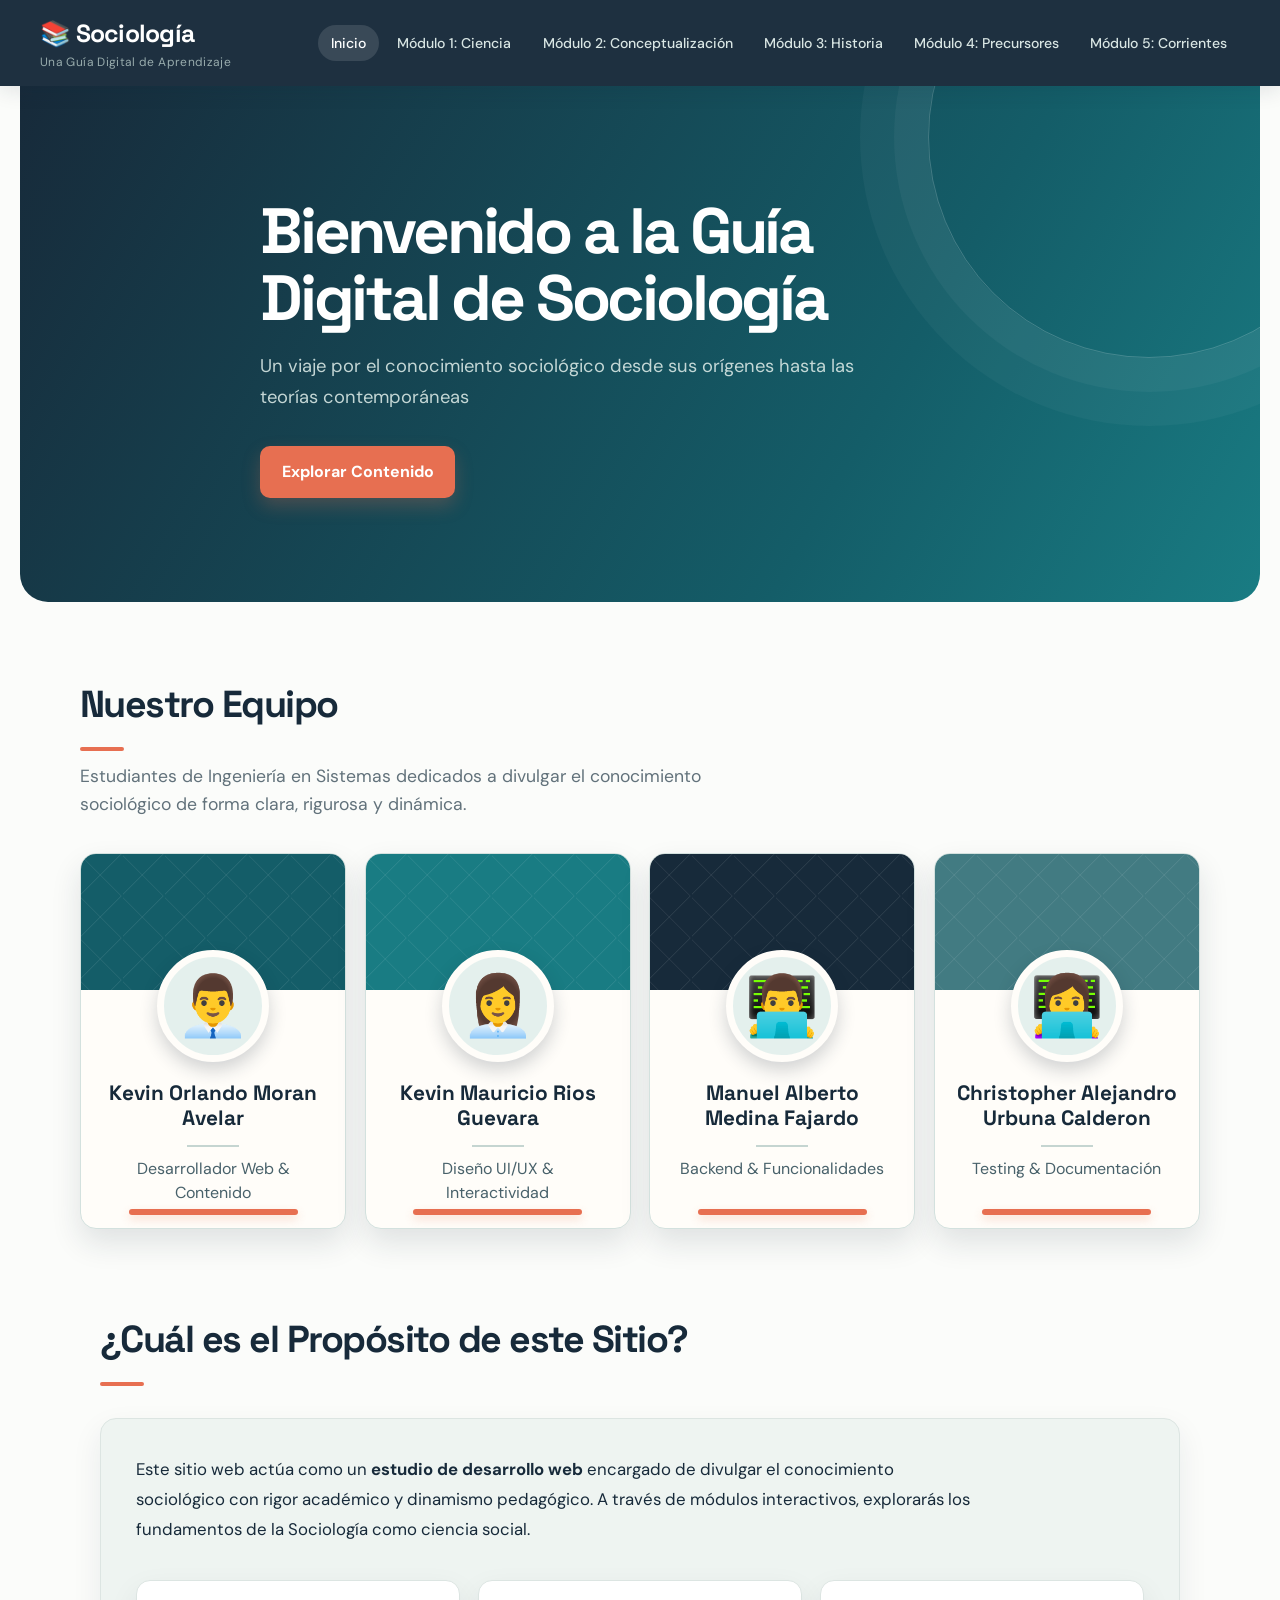
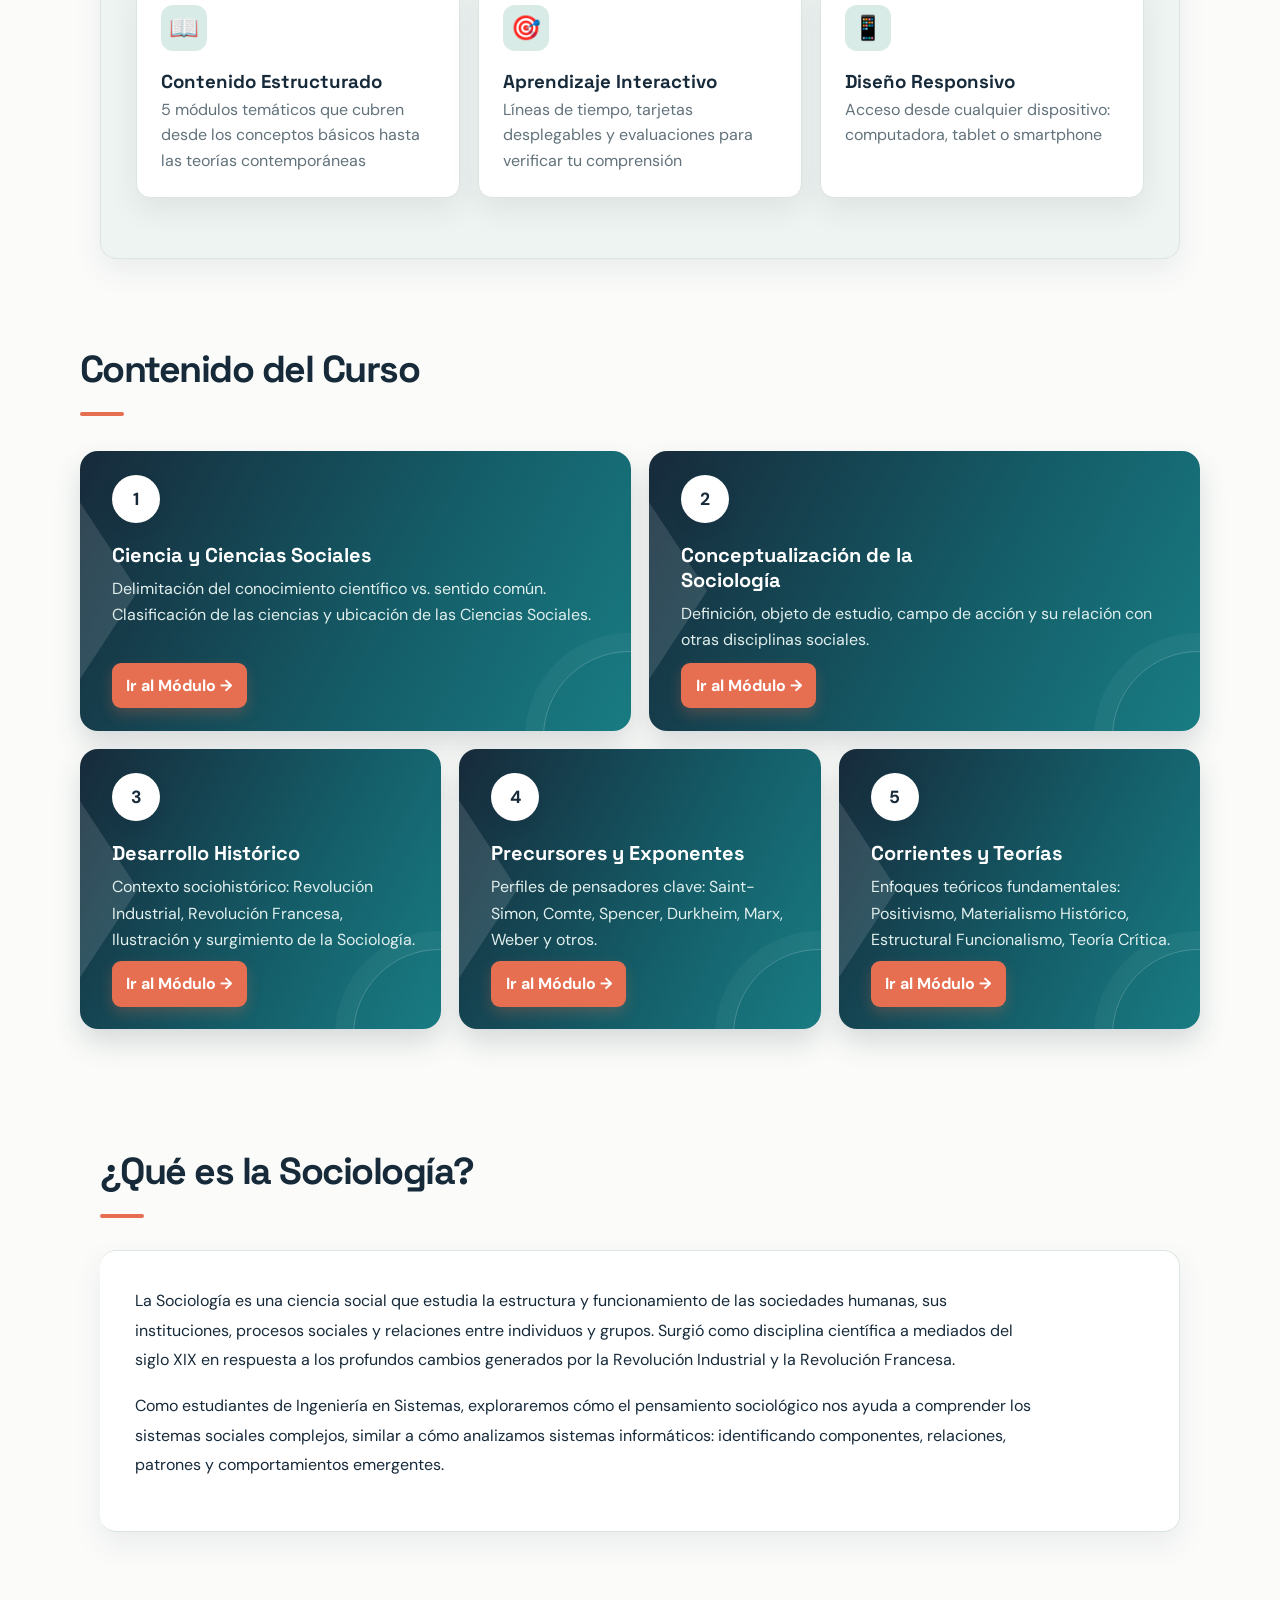
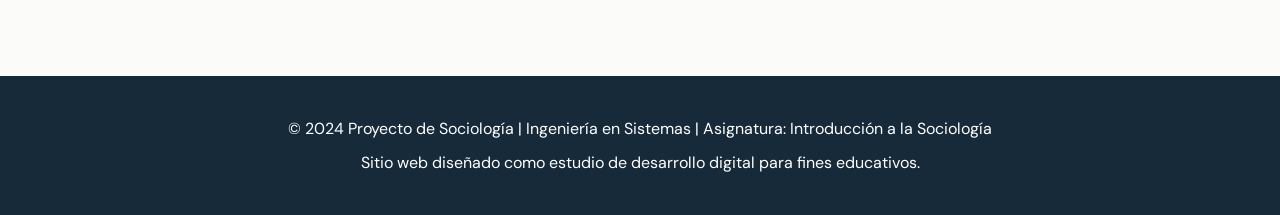
==== commit 418f9d97: "Actualizando el código de la página" ====
--- a/index.html
+++ b/index.html
@@ -46,22 +46,22 @@
             <div class="team-grid">
                 <div class="team-member">
                     <div class="member-avatar">👨‍💼</div>
-                    <h3>Integrante 1</h3>
+                    <h3>Kevin Orlando Moran Avelar</h3>
                     <p>Desarrollador Web & Contenido</p>
                 </div>
                 <div class="team-member">
                     <div class="member-avatar">👩‍💼</div>
-                    <h3>Integrante 2</h3>
+                    <h3>Kevin Mauricio Rios Guevara</h3>
                     <p>Diseño UI/UX & Interactividad</p>
                 </div>
                 <div class="team-member">
                     <div class="member-avatar">👨‍💻</div>
-                    <h3>Integrante 3</h3>
+                    <h3>Manuel Alberto Medina Fajardo</h3>
                     <p>Backend & Funcionalidades</p>
                 </div>
                 <div class="team-member">
                     <div class="member-avatar">👩‍💻</div>
-                    <h3>Integrante 4 (Opcional)</h3>
+                    <h3>Christopher Alejandro Urbuna Calderon</h3>
                     <p>Testing & Documentación</p>
                 </div>
             </div>
